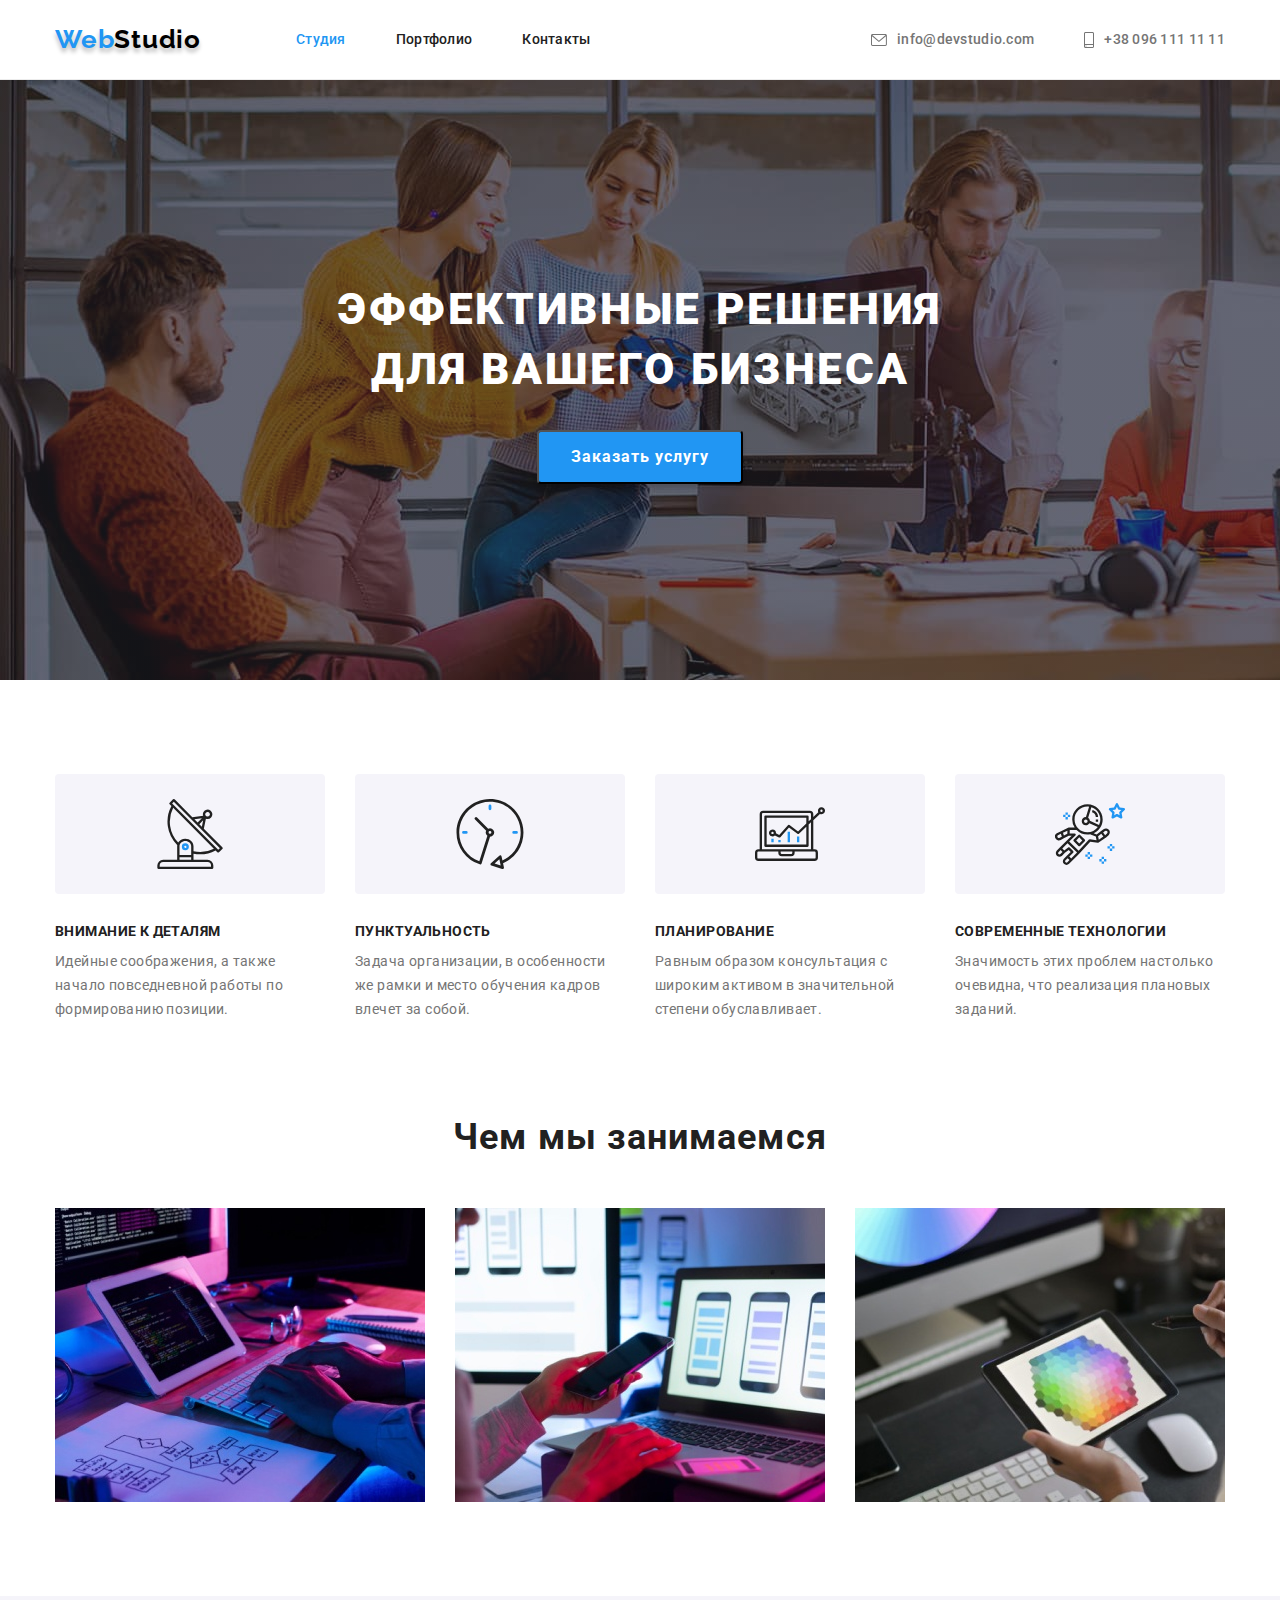
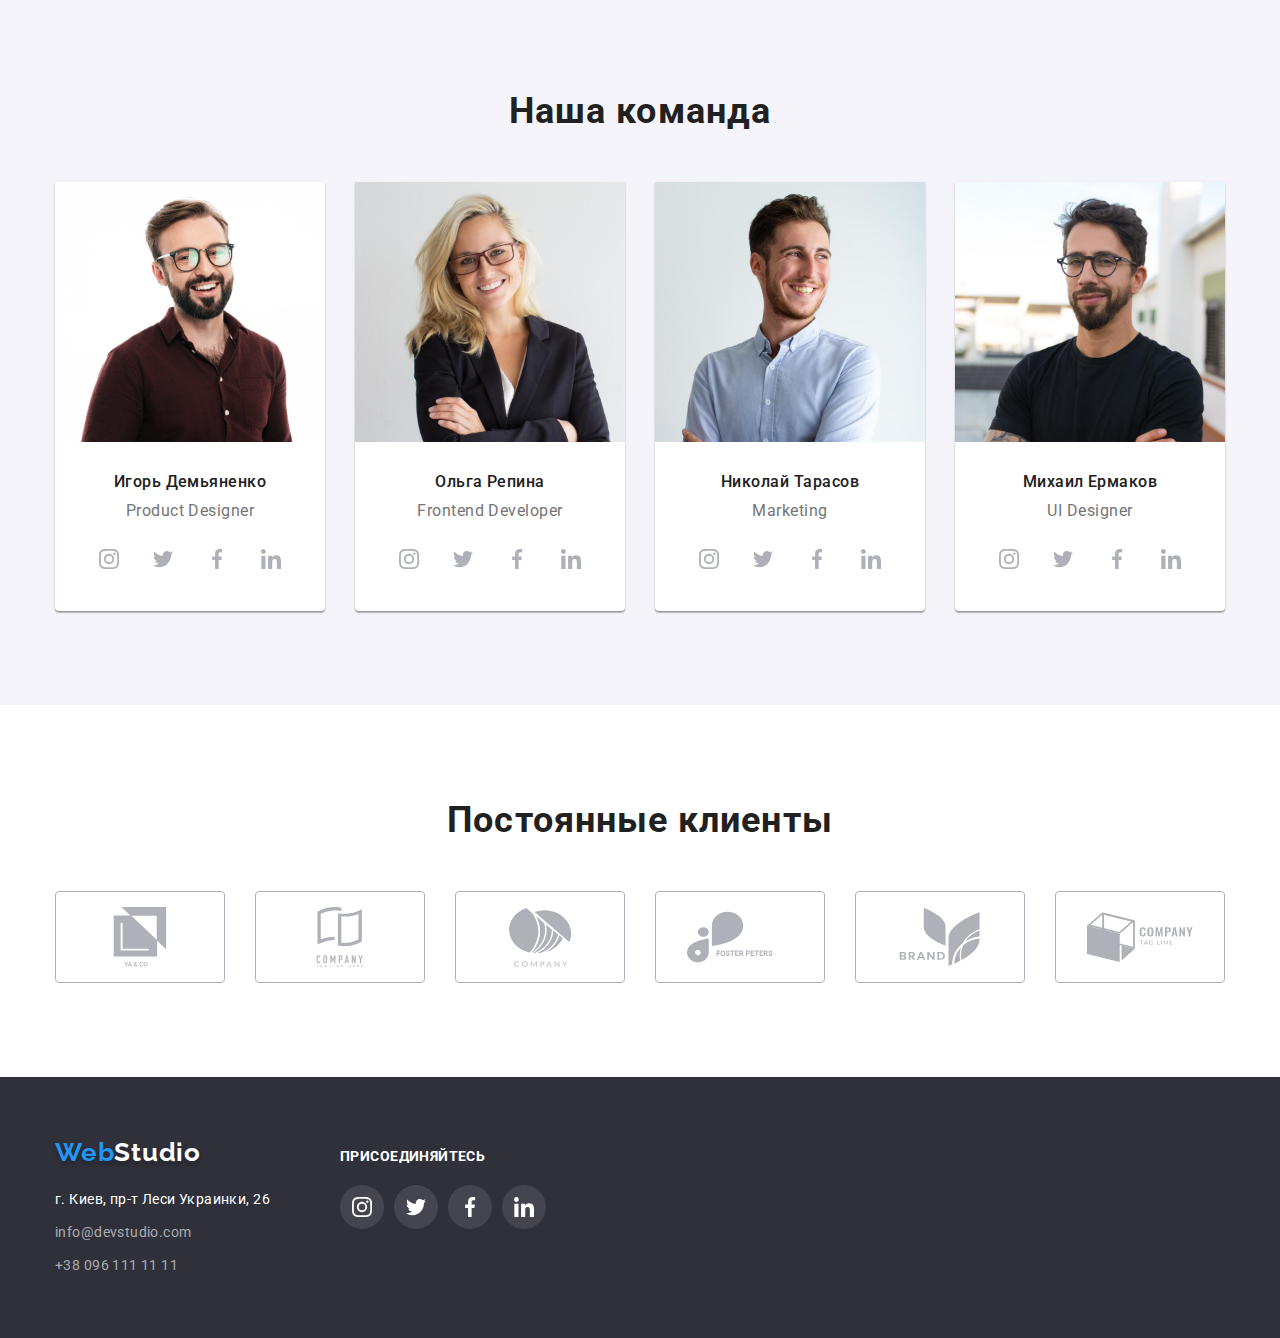
==== index.html @ 1abc329c "добавляет стартовые файлы" ====
<!DOCTYPE html>
<html lang="ru">
  <head>
    <meta charset="UTF-8" />
    <meta http-equiv="X-UA-Compatible" content="IE=edge" />
    <meta name="viewport" content="width=device-width, initial-scale=1.0" />
    <title>Студия</title>
    <link
      rel="stylesheet"
      href="https://cdnjs.cloudflare.com/ajax/libs/modern-normalize/1.1.0/modern-normalize.min.css"
    />
    <link rel="preconnect" href="https://fonts.googleapis.com" />
    <link rel="preconnect" href="https://fonts.gstatic.com" crossorigin />
    <link
      href="https://fonts.googleapis.com/css2?family=Raleway:wght@700&family=Roboto:wght@400;500;700;900&display=swap"
      rel="stylesheet"
    />
    <link rel="stylesheet" href="./css/styles.css" />
  </head>

  <body>
    <!--Шапка сайта-->
    <header class="header">
      <div class="container header-container">
        <nav class="nav">
          <a class="header-logo link" href="./index.html">
            Web<span class="dark-logo">Studio</span>
          </a>
          <ul class="nav-list">
            <li class="nav-item list">
              <a class="nav-link link current" href="./index.html"> Студия</a>
            </li>
            <li class="nav-item list">
              <a class="nav-link link" href="./portfolio.html"> Портфолио</a>
            </li>
            <li class="nav-item list">
              <a class="nav-link link" href=""> Контакты</a>
            </li>
          </ul>
        </nav>
        <ul class="haeder-contacts-list">
          <li class="contact-item list">
            <a class="header-contacts link" href="mailto:info@devstudio.com">
              <svg class="contact-icon-envelope">
                <use href="./images/icons.svg#icon-envelope"></use>
              </svg>
              info@devstudio.com</a
            >
          </li>
          <li class="contact-item list">
            <a class="header-contacts link" href="tel:+380961111111">
              <svg class="contact-icon-smartphone">
                <use href="./images/icons.svg#icon-smartphone"></use>
              </svg>
              +38 096 111 11 11</a
            >
          </li>
        </ul>
      </div>
    </header>
    <main>
      <!--Герой-->
      <section class="hero">
        <div class="container hero-container">
          <h1 class="hero-title">
            Эффективные решения <br />
            для вашего бизнеса
          </h1>
          <button type="button" class="order-btn">Заказать услугу</button>
        </div>
      </section>
      <!--Особенности компании-->
      <section class="reasons">
        <div class="container">
          <h2 class="visually-hidden">Особенности компании</h2>
          <ul class="reasons-list">
            <li class="list">
              <div class="reasons-icons-container">
                <svg class="reasons-icon">
                  <use href="./images/icons.svg#icon-antenna"></use>
                </svg>
              </div>
              <h3 class="reasons-title">Внимание к деталям</h3>
              <p class="reasons-text">
                Идейные соображения, а также начало повседневной работы по
                формированию позиции.
              </p>
            </li>
            <li class="list">
              <div class="reasons-icons-container">
                <svg class="reasons-icon">
                  <use href="./images/icons.svg#icon-clock"></use>
                </svg>
              </div>
              <h3 class="reasons-title">Пунктуальность</h3>
              <p class="reasons-text">
                Задача организации, в особенности же рамки и место обучения
                кадров влечет за собой.
              </p>
            </li>
            <li class="list">
              <div class="reasons-icons-container">
                <svg class="reasons-icon">
                  <use href="./images/icons.svg#icon-diagram"></use>
                </svg>
              </div>
              <h3 class="reasons-title">Планирование</h3>
              <p class="reasons-text">
                Равным образом консультация с широким активом в значительной
                степени обуславливает.
              </p>
            </li>
            <li class="list">
              <div class="reasons-icons-container">
                <svg class="reasons-icon">
                  <use href="./images/icons.svg#icon-astronaut"></use>
                </svg>
              </div>
              <h3 class="reasons-title">Современные технологии</h3>
              <p class="reasons-text">
                Значимость этих проблем настолько очевидна, что реализация
                плановых заданий.
              </p>
            </li>
          </ul>
        </div>
      </section>
      <!--Чем занимается компания-->
      <section class="about">
        <div class="container">
          <h2 class="about-title">Чем мы занимаемся</h2>
          <ul class="about-img">
            <li class="list">
              <img
                src="./images/img-1.jpg"
                alt="Рабочий стол програмиста. Кисти рук на клавиатуре, монитор и планшет с кодом "
                width="370"
              />
            </li>
            <li class="list">
              <img
                src="./images/img-2.jpg"
                alt="Человек с смартфоном и ноутбуком выбирает дизайн сайта на мобильных устройствах"
                width="370"
              />
            </li>
            <li class="list">
              <img
                src="./images/img-3.jpg"
                alt="Человек держит планшет с изображением цветового круга"
                width="370"
              />
            </li>
          </ul>
        </div>
      </section>
      <!--Наша команда-->
      <section class="team">
        <div class="container">
          <h2 class="team-title">Наша команда</h2>
          <ul class="team-list">
            <li class="list team-card">
              <img
                src="./images/team-card-1.jpg"
                alt="фото участника команды"
                width="270"
              />
              <div class="description">
                <h3 class="team-person">Игорь Демьяненко</h3>
                <p class="team-position" lang="en">Product Designer</p>
                <ul class="social-list">
                  <li class="list social-item">
                    <a class="link social-link" href="">
                      <svg class="social-icon">
                        <use href="./images/icons.svg#icon-instagram"></use>
                      </svg>
                    </a>
                  </li>
                  <li class="list social-item">
                    <a class="link social-link" href="">
                      <svg class="social-icon">
                        <use href="./images/icons.svg#icon-twitter"></use>
                      </svg>
                    </a>
                  </li>
                  <li class="list social-item">
                    <a class="link social-link" href="">
                      <svg class="social-icon">
                        <use href="./images/icons.svg#icon-facebook"></use>
                      </svg>
                    </a>
                  </li>
                  <li class="list social-item">
                    <a class="link social-link" href="">
                      <svg class="social-icon">
                        <use href="./images/icons.svg#icon-linkedin"></use>
                      </svg>
                    </a>
                  </li>
                </ul>
              </div>
            </li>
            <li class="list team-card">
              <img
                src="./images/team-card-2.jpg"
                alt="фото участника команды"
                width="270"
              />
              <div class="description">
                <h3 class="team-person">Ольга Репина</h3>
                <p class="team-position" lang="en">Frontend Developer</p>
                <ul class="social-list">
                  <li class="list social-item">
                    <a class="link social-link" href="">
                      <svg class="social-icon">
                        <use href="./images/icons.svg#icon-instagram"></use>
                      </svg>
                    </a>
                  </li>
                  <li class="list social-item">
                    <a class="link social-link" href="">
                      <svg class="social-icon">
                        <use href="./images/icons.svg#icon-twitter"></use>
                      </svg>
                    </a>
                  </li>
                  <li class="list social-item">
                    <a class="link social-link" href="">
                      <svg class="social-icon">
                        <use href="./images/icons.svg#icon-facebook"></use>
                      </svg>
                    </a>
                  </li>
                  <li class="list social-item">
                    <a class="link social-link" href="">
                      <svg class="social-icon">
                        <use href="./images/icons.svg#icon-linkedin"></use>
                      </svg>
                    </a>
                  </li>
                </ul>
              </div>
            </li>
            <li class="list team-card">
              <img
                src="./images/team-card-3.jpg"
                alt="фото участника команды"
                width="270"
              />
              <div class="description">
                <h3 class="team-person">Николай Тарасов</h3>
                <p class="team-position" lang="en">Marketing</p>
                <ul class="social-list">
                  <li class="list social-item">
                    <a class="link social-link" href="">
                      <svg class="social-icon">
                        <use href="./images/icons.svg#icon-instagram"></use>
                      </svg>
                    </a>
                  </li>
                  <li class="list social-item">
                    <a class="link social-link" href="">
                      <svg class="social-icon">
                        <use href="./images/icons.svg#icon-twitter"></use>
                      </svg>
                    </a>
                  </li>
                  <li class="list social-item">
                    <a class="link social-link" href="">
                      <svg class="social-icon">
                        <use href="./images/icons.svg#icon-facebook"></use>
                      </svg>
                    </a>
                  </li>
                  <li class="list social-item">
                    <a class="link social-link" href="">
                      <svg class="social-icon">
                        <use href="./images/icons.svg#icon-linkedin"></use>
                      </svg>
                    </a>
                  </li>
                </ul>
              </div>
            </li>
            <li class="list team-card">
              <img
                src="./images/team-card-4.jpg"
                alt="фото участника команды"
                width="270"
              />
              <div class="description">
                <h3 class="team-person">Михаил Ермаков</h3>
                <p class="team-position" lang="en">UI Designer</p>
                <ul class="social-list">
                  <li class="list social-item">
                    <a class="link social-link" href="">
                      <svg class="social-icon">
                        <use href="./images/icons.svg#icon-instagram"></use>
                      </svg>
                    </a>
                  </li>
                  <li class="list social-item">
                    <a class="link social-link" href="">
                      <svg class="social-icon">
                        <use href="./images/icons.svg#icon-twitter"></use>
                      </svg>
                    </a>
                  </li>
                  <li class="list social-item">
                    <a class="link social-link" href="">
                      <svg class="social-icon">
                        <use href="./images/icons.svg#icon-facebook"></use>
                      </svg>
                    </a>
                  </li>
                  <li class="list social-item">
                    <a class="link social-link" href="">
                      <svg class="social-icon">
                        <use href="./images/icons.svg#icon-linkedin"></use>
                      </svg>
                    </a>
                  </li>
                </ul>
              </div>
            </li>
          </ul>
        </div>
      </section>
      <!-- Постоянные клиенты -->
      <section class="clients">
        <div class="container">
          <h2 class="clients-title">Постоянные клиенты</h2>
          <ul class="list clients-list">
            <li class="client-item">
              <a href="" class="client-link">
                <svg class="client-icon">
                  <use href="./images/icons.svg#icon-yaco"></use>
                </svg>
              </a>
            </li>
            <li class="client-item">
              <a href="" class="client-link">
                <svg class="client-icon">
                  <use href="./images/icons.svg#icon-tagline-here"></use>
                </svg>
              </a>
            </li>
            <li class="client-item">
              <a href="" class="client-link">
                <svg class="client-icon">
                  <use href="./images/icons.svg#icon-company"></use>
                </svg>
              </a>
            </li>
            <li class="client-item">
              <a href="" class="client-link">
                <svg class="client-icon">
                  <use href="./images/icons.svg#icon-foster-peters"></use>
                </svg>
              </a>
            </li>
            <li class="client-item">
              <a href="" class="client-link">
                <svg class="client-icon">
                  <use href="./images/icons.svg#icon-brand"></use>
                </svg>
              </a>
            </li>
            <li class="client-item">
              <a href="" class="client-link">
                <svg class="client-icon">
                  <use href="./images/icons.svg#icon-tagline"></use>
                </svg>
              </a>
            </li>
          </ul>
        </div>
      </section>
    </main>
    <!--Футер-->
    <footer class="footer">
      <div class="container footer-container">
        <div class="footer-left">
          <a class="footer-logo link" href="./index.html">
            Web<span class="light-logo">Studio</span>
          </a>
          <address class="address">г. Киев, пр-т Леси Украинки, 26</address>
          <ul>
            <li class="list footer-contacts-item">
              <a class="footer-contacts link" href="mailto:info@devstudio.com">
                info@devstudio.com</a
              >
            </li>
            <li class="list footer-contacts-item">
              <a class="footer-contacts link" href="tel:+380961111111">
                +38 096 111 11 11</a
              >
            </li>
          </ul>
        </div>
        <div class="footer-right">
          <h3 class="footer-title"> присоединяйтесь</h3>
          <ul class="social-list">
            <li class="list social-item">
              <a class="link footer-social-link" href="">
                <svg class="footer-social-icon">
                  <use href="./images/icons.svg#icon-instagram"></use>
                </svg>
              </a>
            </li>
            <li class="list social-item">
              <a class="link footer-social-link" href="">
                <svg class="footer-social-icon">
                  <use href="./images/icons.svg#icon-twitter"></use>
                </svg>
              </a>
            </li>
            <li class="list social-item">
              <a class="link footer-social-link" href="">
                <svg class="footer-social-icon">
                  <use href="./images/icons.svg#icon-facebook"></use>
                </svg>
              </a>
            </li>
            <li class="list social-item">
              <a class="link footer-social-link" href="">
                <svg class="footer-social-icon">
                  <use href="./images/icons.svg#icon-linkedin"></use>
                </svg>
              </a>
            </li>
        </div>
      </div>
    </footer>
  </body>
</html>
---- css/styles.css ----
:root {
  --accent-color: #2196f3;
  --primary-text-color: #757575;
  --title-text-color: #212121;
  --second-text-color: #ffffff;
  --dark-logo-text: #000000;
  --light-logo-text: #ffffff;
}

p,
h1,
h2,
h3,
h4,
h5,
h6 {
  margin: 0;
}

ul {
  margin: 0;
  padding: 0;
}

button {
  cursor: pointer;
}

img {
  display: block;
}

body {
  font-family: "Roboto", sans-serif;
  color: var(--primary-text-color);
}

.container {
  width: 1200px;
  padding-left: 15px;
  padding-right: 15px;
  margin: 0 auto;
}

.link {
  text-decoration: none;
}
.list {
  list-style: none;
}

.visually-hidden {
  position: absolute;
  white-space: nowrap;
  width: 1px;
  height: 1px;
  overflow: hidden;
  border: 0;
  padding: 0;
  clip: rect(0 0 0 0);
  clip-path: inset(50%);
  margin: -1px;
}

/* -----Шапка------ */

.header {
  border-bottom: 1px solid #ececec;
  padding-bottom: 24px;
  padding-top: 24px;
}

.header-container {
  display: flex;
  align-items: center;
}

.header-logo,
.footer-logo {
  color: var(--accent-color);
  font-family: "Raleway", sans-serif;
  font-weight: 700;
  font-size: 26px;
  line-height: 1.2;
  letter-spacing: 0.03em;
  text-shadow: 0px 4px 4px rgba(0, 0, 0, 0.25);
}

.header-logo {
  margin-right: 95px;
}

.dark-logo {
  color: var(--dark-logo-text);
}

.light-logo {
  color: var(--light-logo-text);
}

.nav {
  display: flex;
  align-items: center;
}

.nav-list {
  display: flex;
}

.nav-item:not(:last-child) {
  margin-right: 50px;
}

.nav-link {
  color: var(--title-text-color);
  font-weight: 500;
  font-size: 14px;
  line-height: 1.14;
  letter-spacing: 0.02em;
}

.nav-link:hover,
.nav-link:focus {
  color: var(--accent-color);
}

.current {
  color: var(--accent-color);
}

.haeder-contacts-list {
  display: flex;
  margin-left: auto;
}

.header-contacts {
  font-weight: 500;
  font-size: 14px;
  line-height: 1.14;
  letter-spacing: 0.02em;
  color: var(--primary-text-color);
  display: flex;
  align-items: center;
}

.header-contacts:hover,
.header-contacts:focus {
  color: var(--accent-color);
}

.contact-item:not(:first-child) {
  margin-left: 50px;
}
.contact-icon-envelope {
  width: 16px;
  height: 12px;
  margin-right: 10px;
  fill: var(--primary-text-color);
}

.contact-icon-smartphone {
  width: 10px;
  height: 16px;
  margin-right: 10px;
  fill: var(--primary-text-color);
}

.header-contacts:hover .contact-icon-envelope,
.header-contacts:focus .contact-icon-envelope {
  fill: var(--accent-color);
}

.header-contacts:hover .contact-icon-smartphone,
.header-contacts:focus .contact-icon-smartphone {
  fill: var(--accent-color);
}

/* -----Герой---- */
.hero {
  background-color: #2f303a;
  padding-top: 200px;
  padding-bottom: 200px;
  background-image: linear-gradient(
      rgba(47, 48, 58, 0.4),
      rgba(47, 48, 58, 0.4)
    ),
    url(../images/hero-bg.jpg);
  max-width: 1600px;
  margin: auto;
  height: 600px;
}

.hero-title {
  font-weight: 900;
  font-size: 44px;
  line-height: 1.36;
  text-align: center;
  letter-spacing: 0.06em;
  text-transform: uppercase;
  color: var(--second-text-color);
  margin-bottom: 30px;
}

.order-btn {
  font-family: "Roboto", sans-serif;
  font-weight: 700;
  font-size: 16px;
  line-height: 1.87;
  display: flex;
  align-items: center;
  text-align: center;
  letter-spacing: 0.06em;
  color: var(--second-text-color);
  background-color: var(--accent-color);
  box-shadow: 0px 4px 4px rgba(0, 0, 0, 0.15);
  border-radius: 4px;
  cursor: pointer;
  /* height: 50px;
  min-width: 200px; */
  padding: 10px 32px;
  margin: 0 auto;
}

.order-btn:hover {
  background-color: #188ce8;
  box-shadow: 0px 4px 4px rgba(0, 0, 0, 0.15);
  border-radius: 4px;
}

/* -----Особенности----- */
.reasons {
  padding: 94px 0;
}

.reasons-list {
  display: flex;
}

.reasons-list .list {
  width: 270px;
}

.reasons-list .list:not(:last-child) {
  margin-right: 30px;
}

.reasons-icons-container {
 height: 120px;
 display: flex;
 justify-content: center;
 align-items: center;
  background-color: #f5f4fa;
  border-radius: 4px;
  margin-bottom: 30px;
}

.reasons-icon {
  width: 70px;
  height: 70px;
}

.reasons-title {
  font-weight: 700;
  font-size: 14px;
  line-height: 1.14;
  letter-spacing: 0.03em;
  text-transform: uppercase;
  color: var(--title-text-color);
  margin-bottom: 10px;
}

.reasons-text {
  font-size: 14px;
  line-height: 1.71;
  letter-spacing: 0.03em;
}

/* -----Чем занимается компания----- */
.about-title {
  font-weight: 700;
  font-size: 36px;
  line-height: 1.17;
  text-align: center;
  letter-spacing: 0.03em;
  color: var(--title-text-color);
  margin-bottom: 50px;
}

.about-img {
  display: flex;
}

.about-img .list:not(:last-child) {
  margin-right: 30px;
}

.about {
  padding-bottom: 94px;
}
/*-----Наша команда-----*/
.team {
  padding-top: 94px;
  padding-bottom: 94px;
  background-color: #f5f4fa;
}

.team-title {
  font-weight: 700;
  font-size: 36px;
  line-height: 1.17;
  text-align: center;
  letter-spacing: 0.03em;
  color: var(--title-text-color);
  margin-bottom: 50px;
}

.team-list {
  display: flex;
  flex-wrap: wrap;
  margin-right: -30px;
}

.team-card {
  flex-basis: calc(100% / 4 - 30px);
  background-color: #fff;
  box-shadow: 0px 1px 3px rgba(0, 0, 0, 0.12), 0px 1px 1px rgba(0, 0, 0, 0.14),
    0px 2px 1px rgba(0, 0, 0, 0.2);
  border-radius: 0px 0px 4px 4px;
}

.team-card:not(:last-child) {
  margin-right: 30px;
}

.description {
  padding-top: 30px;
  padding-bottom: 30px;
}

.team-person {
  font-weight: 500;
  font-size: 16px;
  line-height: 1.2;
  letter-spacing: 0.03em;
  color: var(--title-text-color);
  text-align: center;
  margin-bottom: 10px;
}

.team-position {
  font-size: 16px;
  line-height: 1.2;
  letter-spacing: 0.03em;
  text-align: center;
  margin-bottom: 16px;
}
/* иконки */
.social-list {
  display: flex;
  justify-content: center;
}

.social-item {
  width: 44px;
  height: 44px;
  margin-right: 10px;
}

.social-item:last-child {
  margin-right: 0;
}

.social-link {
  display: flex;
  width: 100%;
  height: 100%;
  justify-content: center;
  align-items: center;
  background-color: #ffffff;
  border-radius: 50%;
}

.social-icon {
  width: 20px;
  height: 20px;
  fill: #afb1b8;
}

.social-link:hover,
.social-link:focus {
  background-color: var(--accent-color);
}

.social-link:hover .social-icon,
.social-link:focus .social-icon {
  fill: #ffffff;
}

/* ----Клиенты------ */
.clients {
  padding-top: 94px;
  padding-bottom: 94px;
}

.clients-title {
  font-style: normal;
  font-size: 36px;
  line-height: 1.17;
  text-align: center;
  letter-spacing: 0.03em;
  color: var(--title-text-color);
  margin-bottom: 50px;
}

.clients-list {
  display: flex;
  justify-content: space-between;
}

.client-item {
  width: 170px;
  height: 92px;
  margin-right: 30px;
}

.client-item:last-child {
  margin-right: 0;
}

.client-link {
  display: flex;
  width: 100%;
  height: 100%;
  justify-content: center;
  align-items: center;
  border: 1px solid #afb1b8;
  border-radius: 4px;
}
.client-icon {
  width: 106px;
  height: 60px;
  fill: #afb1b8;
}

.client-link:hover,
.client-link:focus {
  border-color: var(--accent-color);
}

.client-link:hover .client-icon,
.client-link:focus .client-icon {
  fill: var(--accent-color);
}
/* -----Футер----- */
.footer {
  background-color: #2f303a;
  padding-top: 60px;
  padding-bottom: 60px;
}

.footer-container {
  display: flex;
  align-items: baseline;
}

.footer-left {
  margin-right: 70px;
}
.footer-logo {
  display: block;
  margin-bottom: 20px;
}

.address {
  font-style: normal;
  font-size: 14px;
  line-height: 1.71;
  letter-spacing: 0.03em;
  color: var(--second-text-color);
  margin-bottom: 9px;
}

.footer-contacts-item:not(:last-child) {
  margin-bottom: 9px;
}

.footer-contacts {
  font-size: 14px;
  line-height: 1.71;
  letter-spacing: 0.03em;
  color: rgba(255, 255, 255, 0.6);
  display: block;
}

.footer-contacts:hover,
.footer-contacts:focus {
  color: var(--accent-color);
}

.footer-title {
  margin-bottom: 20px;
  font-style: normal;
  font-weight: 700;
  font-size: 14px;
  line-height: 1.14;
  letter-spacing: 0.03em;
  text-transform: uppercase;
  color: #ffffff;
}

.footer-social-link {
  display: flex;
  width: 100%;
  height: 100%;
  justify-content: center;
  align-items: center;
  background-color: rgba(255, 255, 255, 0.1);
  border-radius: 50%;
}

.footer-social-icon {
  width: 20px;
  height: 20px;
  fill: #ffffff;
}

.footer-social-link:hover,
.footer-social-link:focus {
  background-color: var(--accent-color);
}
/* -----Портфолио----- */
.portfolio {
  padding-top: 94px;
  padding-bottom: 94px;
}

.btn-filter-list {
  display: flex;
  margin-bottom: 50px;
  justify-content: center;
}

.btn-filter-item:not(:last-child) {
  margin-right: 8px;
}

.btn-filter {
  font-weight: 500;
  font-size: 16px;
  line-height: 1.62;
  text-align: center;
  letter-spacing: 0.03em;
  color: var(--title-text-color);
  cursor: pointer;
  padding: 6px 22px;
  background-color: #f5f4fa;
  border: 1px solid #f5f4fa;
  border-radius: 4px;
}

.btn-filter:hover,
.btn-filter:focus {
  color: var(--second-text-color);
  background-color: var(--accent-color);
  box-shadow: 0px 3px 1px rgba(0, 0, 0, 0.1), 0px 1px 2px rgba(0, 0, 0, 0.08),
    0px 2px 2px rgba(0, 0, 0, 0.12);
}

.active:active {
  color: var(--second-text-color);
  background-color: var(--accent-color);
}

.project {
  padding: 22px 24px 20px;
  border: 1px solid #eeeeee;
  border-top: none;
}
.project-list {
  display: flex;
  flex-wrap: wrap;
  margin-left: -30px;
  margin-top: -30px;
}

.project-list-item {
  flex-basis: calc(100% / 3 - 30px);
  margin-top: 30px;
  margin-left: 30px;
  background: #ffffff;
}

.project-title {
  font-weight: 700;
  font-size: 18px;
  line-height: 2;
  letter-spacing: 0.06em;
  color: var(--title-text-color);
}

.project-item {
  font-size: 16px;
  line-height: 1.87;
  letter-spacing: 0.03em;
  color: var(--primary-text-color);
}

.project-link {
display: block;
}

.project-link:hover,
.project-link:focus {
  box-shadow: 0px 1px 1px rgba(0, 0, 0, 0.12), 0px 4px 4px rgba(0, 0, 0, 0.06),
    1px 4px 6px rgba(0, 0, 0, 0.16);
}
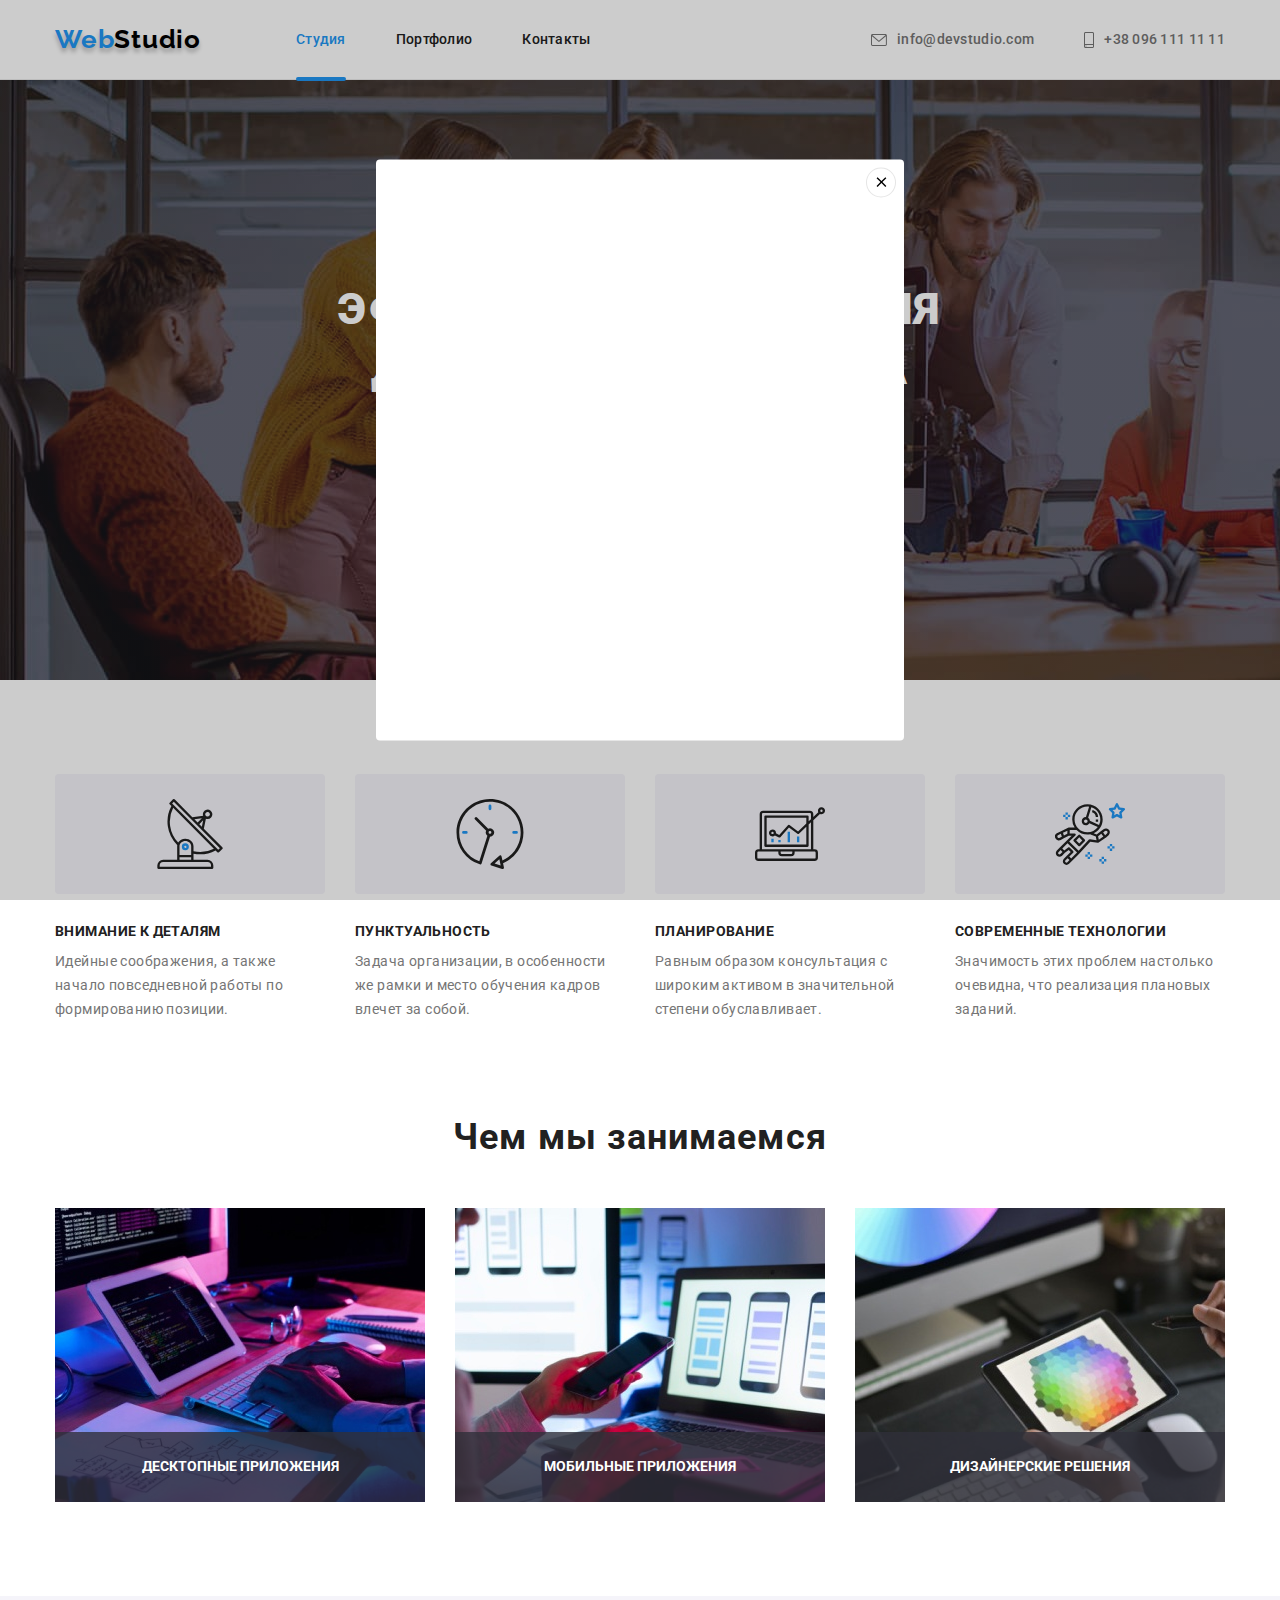
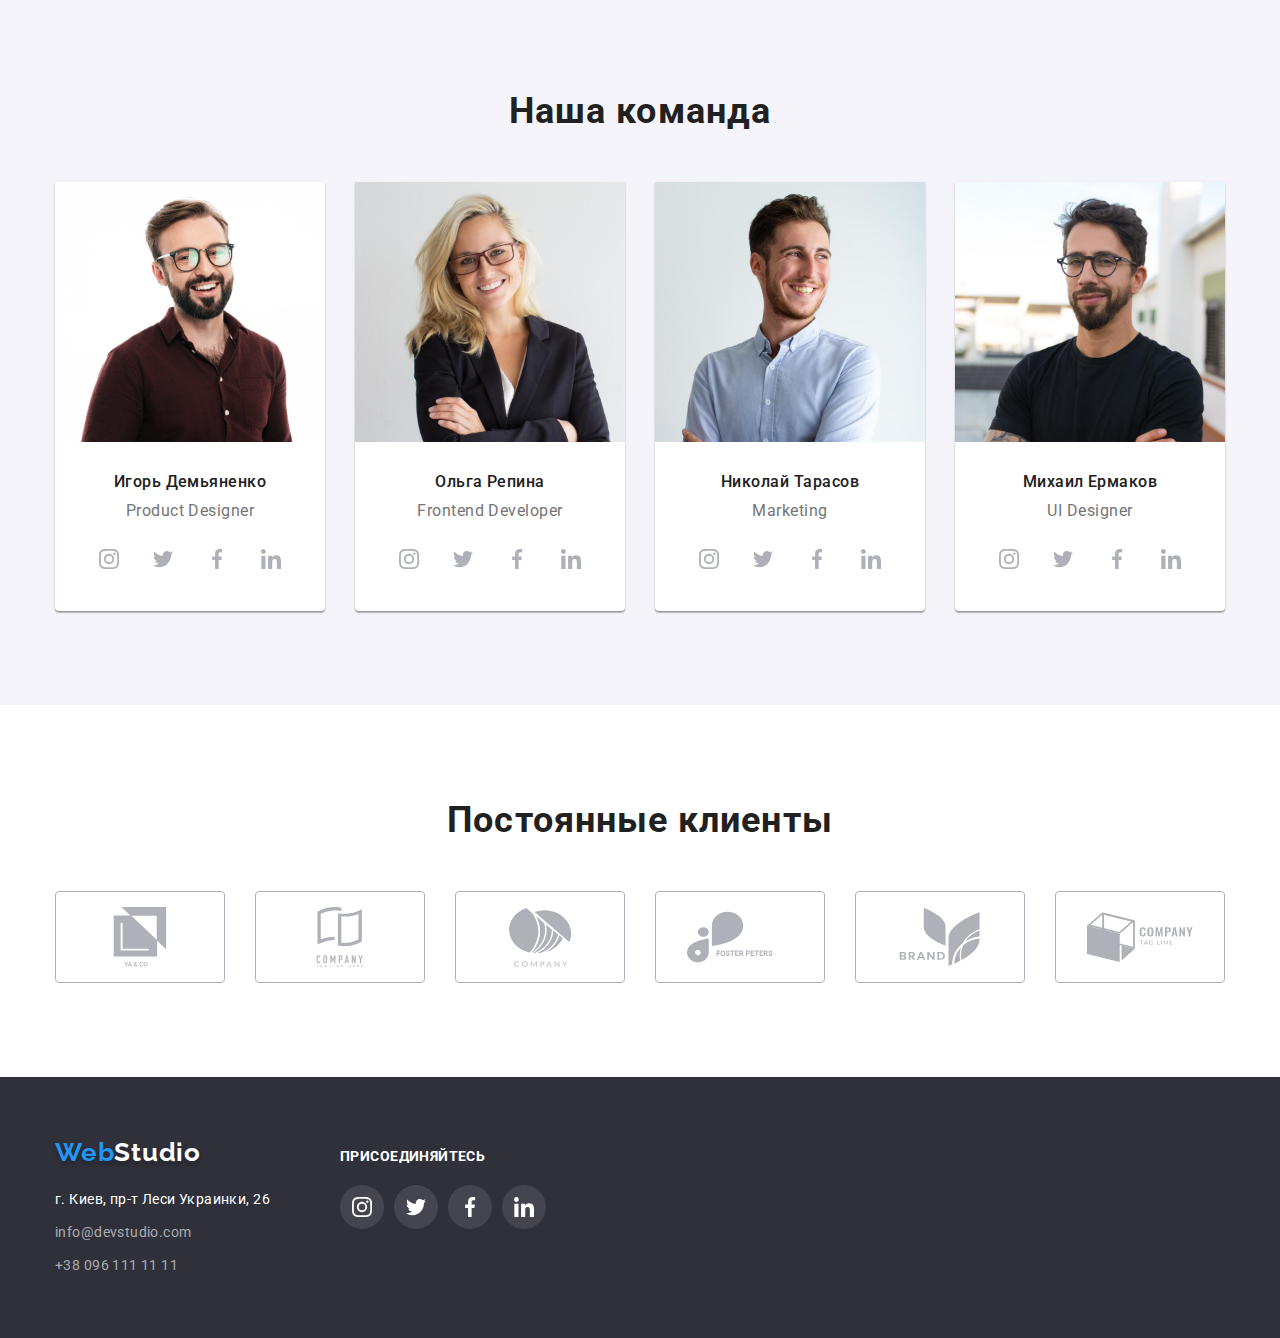
==== commit 83255a82: "добавляет файлы по заданию #5" ====
--- a/index.html
+++ b/index.html
@@ -66,7 +66,7 @@
             Эффективные решения <br />
             для вашего бизнеса
           </h1>
-          <button type="button" class="order-btn">Заказать услугу</button>
+          <button type="button" class="order-btn" data-modal-open >Заказать услугу</button>
         </div>
       </section>
       <!--Особенности компании-->
@@ -131,25 +131,31 @@
           <h2 class="about-title">Чем мы занимаемся</h2>
           <ul class="about-img">
             <li class="list">
-              <img
-                src="./images/img-1.jpg"
-                alt="Рабочий стол програмиста. Кисти рук на клавиатуре, монитор и планшет с кодом "
-                width="370"
-              />
-            </li>
-            <li class="list">
-              <img
-                src="./images/img-2.jpg"
-                alt="Человек с смартфоном и ноутбуком выбирает дизайн сайта на мобильных устройствах"
-                width="370"
-              />
-            </li>
-            <li class="list">
-              <img
-                src="./images/img-3.jpg"
-                alt="Человек держит планшет с изображением цветового круга"
-                width="370"
-              />
+              <div class="about-item">
+                <img src="./images/img-1.jpg" alt="Рабочий стол програмиста. Кисти рук на клавиатуре, монитор и планшет с кодом "
+                  width="370" />
+                  <p class="about-text">
+                    Десктопные приложения
+                  </p>
+              </div>
+            </li>
+            <li class="list">
+              <div class="about-item">
+                <img src="./images/img-2.jpg" alt="Человек с смартфоном и ноутбуком выбирает дизайн сайта на мобильных устройствах"
+                  width="370" />
+                <p class="about-text">
+                  Мобильные приложения
+                </p>
+              </div>
+            </li>
+            <li class="list">
+              <div class="about-item">
+                <img src="./images/img-3.jpg" alt="Человек держит планшет с изображением цветового круга" width="370" />
+                <p class="about-text">
+                  Дизайнерские решения
+                </p>
+              </div>
+              
             </li>
           </ul>
         </div>
@@ -429,8 +435,19 @@
                 </svg>
               </a>
             </li>
+          </ul>
         </div>
       </div>
     </footer>
+    <div class="backdrop" data-modal>
+      <div class="modal">
+        <button type="button" class="modal-btn" data-modal-close >
+          <svg class="close-btn">
+            <use href="./images/icons.svg#icon-close"></use>
+          </svg>
+        </button>
+      </div>
+    </div>
+    <script src="./js/modal.js"></script>
   </body>
 </html>
--- a/css/styles.css
+++ b/css/styles.css
@@ -5,6 +5,8 @@
   --second-text-color: #ffffff;
   --dark-logo-text: #000000;
   --light-logo-text: #ffffff;
+  --timing-function: cubic-bezier(0.4, 0, 0.2, 1);
+  --duration: 250ms;
 }
 
 p,
@@ -112,11 +114,14 @@
 }
 
 .nav-link {
+  position: relative;
+  display: block;
   color: var(--title-text-color);
   font-weight: 500;
   font-size: 14px;
   line-height: 1.14;
   letter-spacing: 0.02em;
+  transition: color var(--duration) var(--timing-function);
 }
 
 .nav-link:hover,
@@ -126,6 +131,17 @@
 
 .current {
   color: var(--accent-color);
+}
+
+.current::after {
+  position: absolute;
+  bottom: -33px;
+  content: "";
+  display: block;
+  width: 100%;
+  height: 4px;
+  background-color: var(--accent-color);
+  border-radius: 2px;
 }
 
 .haeder-contacts-list {
@@ -141,6 +157,7 @@
   color: var(--primary-text-color);
   display: flex;
   align-items: center;
+  transition: color var(--duration) var(--timing-function);
 }
 
 .header-contacts:hover,
@@ -156,6 +173,7 @@
   height: 12px;
   margin-right: 10px;
   fill: var(--primary-text-color);
+  transition: color var(--duration) var(--timing-function);
 }
 
 .contact-icon-smartphone {
@@ -163,6 +181,7 @@
   height: 16px;
   margin-right: 10px;
   fill: var(--primary-text-color);
+  transition: color var(--duration) var(--timing-function);
 }
 
 .header-contacts:hover .contact-icon-envelope,
@@ -213,18 +232,16 @@
   color: var(--second-text-color);
   background-color: var(--accent-color);
   box-shadow: 0px 4px 4px rgba(0, 0, 0, 0.15);
+  border: 0;
   border-radius: 4px;
   cursor: pointer;
-  /* height: 50px;
-  min-width: 200px; */
   padding: 10px 32px;
   margin: 0 auto;
+  transition: background-color var(--duration) var(--timing-function);
 }
 
 .order-btn:hover {
   background-color: #188ce8;
-  box-shadow: 0px 4px 4px rgba(0, 0, 0, 0.15);
-  border-radius: 4px;
 }
 
 /* -----Особенности----- */
@@ -245,10 +262,10 @@
 }
 
 .reasons-icons-container {
- height: 120px;
- display: flex;
- justify-content: center;
- align-items: center;
+  height: 120px;
+  display: flex;
+  justify-content: center;
+  align-items: center;
   background-color: #f5f4fa;
   border-radius: 4px;
   margin-bottom: 30px;
@@ -292,6 +309,27 @@
 
 .about-img .list:not(:last-child) {
   margin-right: 30px;
+}
+
+.about-item {
+  position: relative;
+}
+
+.about-text {
+  position: absolute;
+  left: 0;
+  bottom: 0;
+  display: block;
+  font-weight: 700;
+  font-size: 14px;
+  line-height: 1.14;
+  text-transform: uppercase;
+  padding-top: 27px;
+  padding-bottom: 27px;
+  width: 100%;
+  color: #ffffff;
+  background-color: rgba(47, 48, 58, 0.8);
+  text-align: center;
 }
 
 .about {
@@ -378,12 +416,14 @@
   align-items: center;
   background-color: #ffffff;
   border-radius: 50%;
+  transition: background-color var(--duration) var(--timing-function);
 }
 
 .social-icon {
   width: 20px;
   height: 20px;
   fill: #afb1b8;
+  transition: fill var(--duration) var(--timing-function);
 }
 
 .social-link:hover,
@@ -435,11 +475,13 @@
   align-items: center;
   border: 1px solid #afb1b8;
   border-radius: 4px;
+  transition: border-color var(--duration) var(--timing-function);
 }
 .client-icon {
   width: 106px;
   height: 60px;
   fill: #afb1b8;
+  transition: fill var(--duration) var(--timing-function);
 }
 
 .client-link:hover,
@@ -490,6 +532,7 @@
   letter-spacing: 0.03em;
   color: rgba(255, 255, 255, 0.6);
   display: block;
+  transition: color var(--duration) var(--timing-function);
 }
 
 .footer-contacts:hover,
@@ -516,6 +559,7 @@
   align-items: center;
   background-color: rgba(255, 255, 255, 0.1);
   border-radius: 50%;
+  transition: background-color var(--duration) var(--timing-function);
 }
 
 .footer-social-icon {
@@ -528,6 +572,57 @@
 .footer-social-link:focus {
   background-color: var(--accent-color);
 }
+
+.backdrop {
+  position: fixed;
+  top: 0;
+  width: 100vw;
+  height: 100vh;
+  background-color: rgba(0, 0, 0, 0.2);
+}
+
+.modal {
+  position: absolute;
+  width: 528px;
+  min-height: 581px;
+  background-color: #ffffff;
+  border-radius: 4px;
+  top: 50%;
+  left: 50%;
+  transform: translate(-50%, -50%) scale(1);
+  transition: transform 500ms;
+}
+
+.modal-btn {
+  position: absolute;
+  top: 8px;
+  right: 8px;
+  display: flex;
+  align-items: center;
+  justify-content: center;
+  width: 30px;
+  height: 30px;
+  border-radius: 50%;
+  border: 1px solid rgba(0, 0, 0, 0.1);
+  background-color: inherit;
+}
+
+.close-btn {
+  width: 18px;
+  height: 18px;
+}
+
+.backdrop.is-hidden {
+  visibility: hidden;
+  opacity: 0;
+  pointer-events: none;
+}
+
+.backdrop.is-hidden .modal-btn {
+  transform: scale(0.1);
+  transition: transform 500ms;
+}
+
 /* -----Портфолио----- */
 .portfolio {
   padding-top: 94px;
@@ -554,8 +649,11 @@
   cursor: pointer;
   padding: 6px 22px;
   background-color: #f5f4fa;
-  border: 1px solid #f5f4fa;
+  border: 0;
   border-radius: 4px;
+  transition: color var(--duration) var(--timing-function),
+    background-color var(--duration) var(--timing-function),
+    box-shadow var(--duration) var(--timing-function);
 }
 
 .btn-filter:hover,
@@ -606,7 +704,8 @@
 }
 
 .project-link {
-display: block;
+  display: block;
+  transition: box-shadow var(--duration) var(--timing-function);
 }
 
 .project-link:hover,
@@ -614,3 +713,28 @@
   box-shadow: 0px 1px 1px rgba(0, 0, 0, 0.12), 0px 4px 4px rgba(0, 0, 0, 0.06),
     1px 4px 6px rgba(0, 0, 0, 0.16);
 }
+
+.project-image {
+  position: relative;
+  overflow: hidden;
+}
+
+.project-overlay {
+  position: absolute;
+  top: 100%;
+  width: 100%;
+  height: 100%;
+  display: block;
+  padding: 63px 24px;
+  font-weight: 400;
+  font-size: 18px;
+  line-height: 1.56;
+  letter-spacing: 0.03em;
+  color: #ffffff;
+  background-color: rgba(33, 150, 243, 0.9);
+  transition: transform var(--duration) var(--timing-function);
+}
+
+.project-link:hover .project-overlay {
+  transform: translateY(-100%);
+}
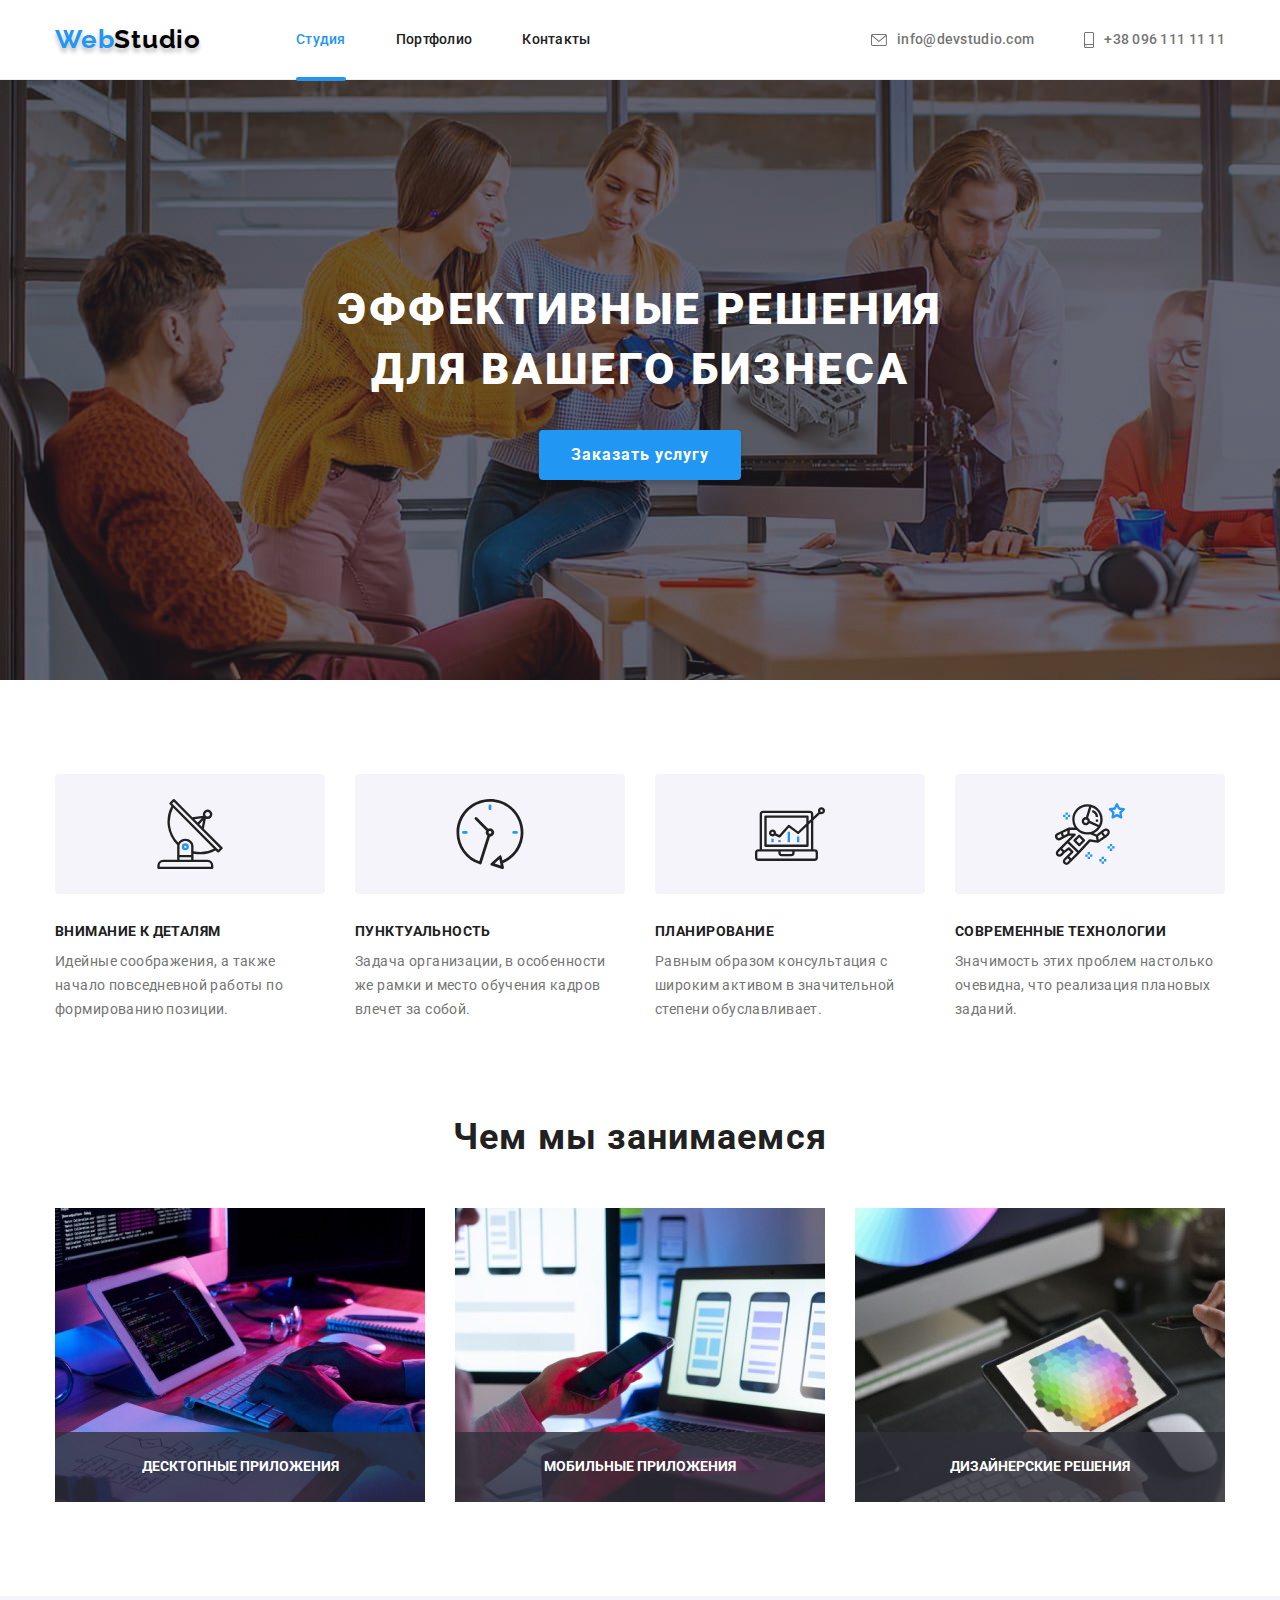
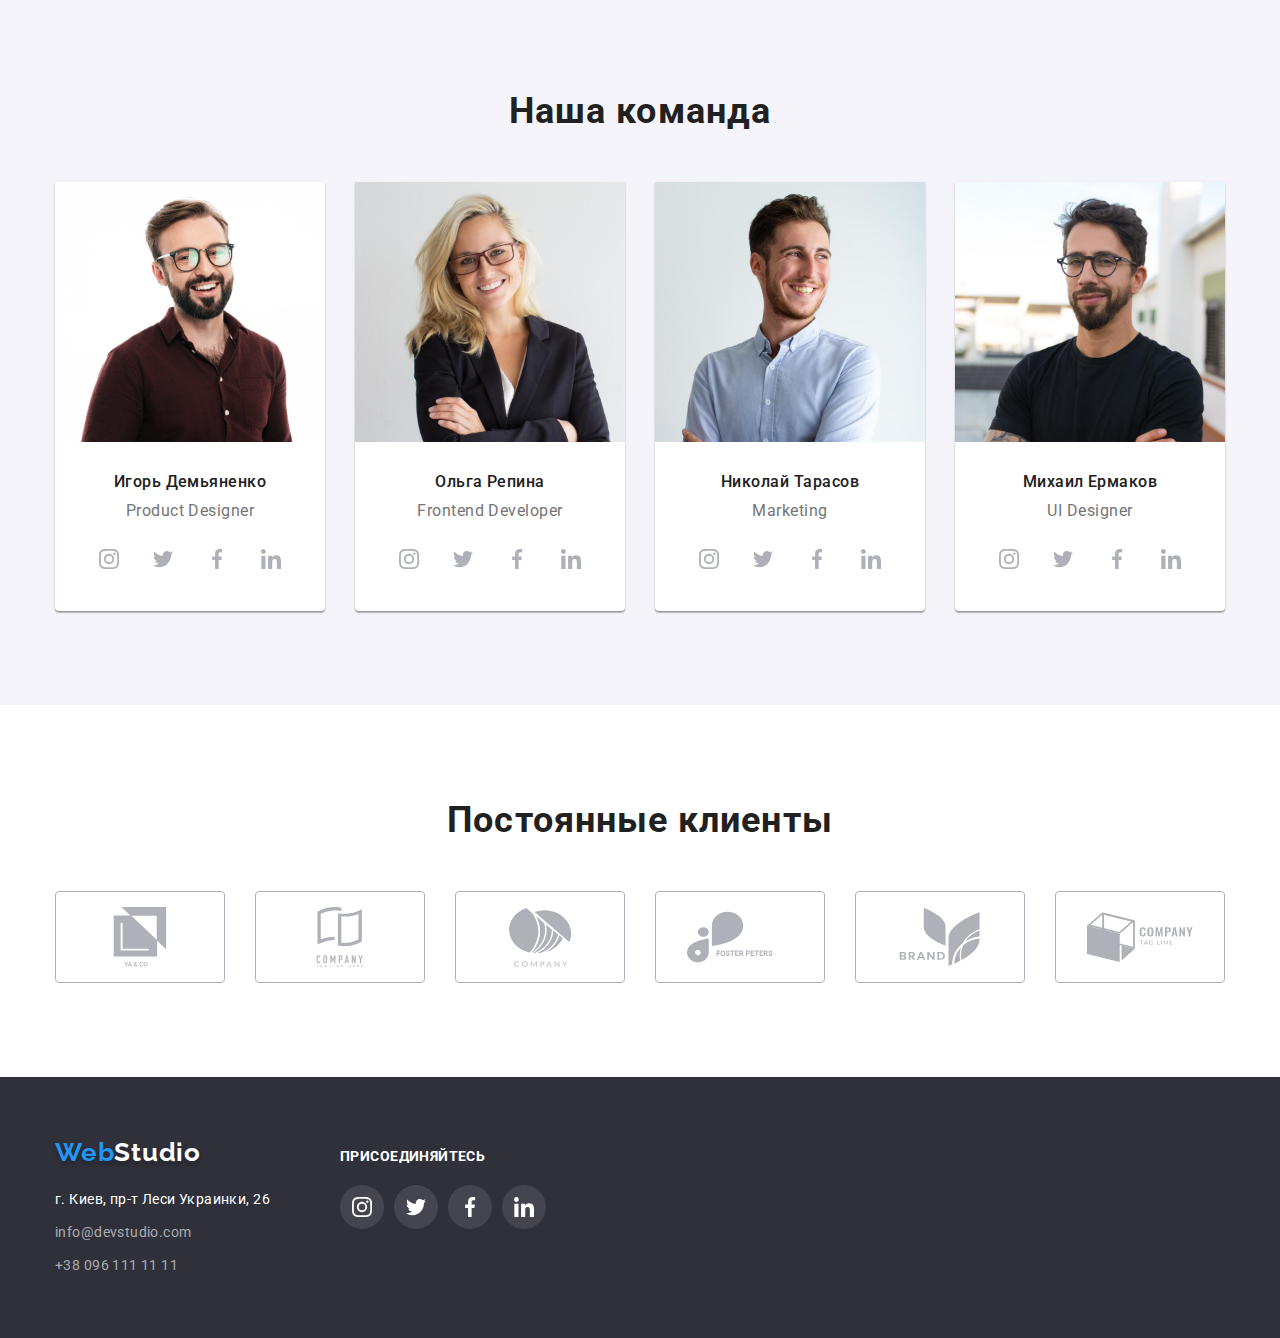
==== commit 9a2be64b: "Update index.html" ====
--- a/index.html
+++ b/index.html
@@ -439,7 +439,7 @@
         </div>
       </div>
     </footer>
-    <div class="backdrop" data-modal>
+    <div class="backdrop is-hidden" data-modal>
       <div class="modal">
         <button type="button" class="modal-btn" data-modal-close >
           <svg class="close-btn">
